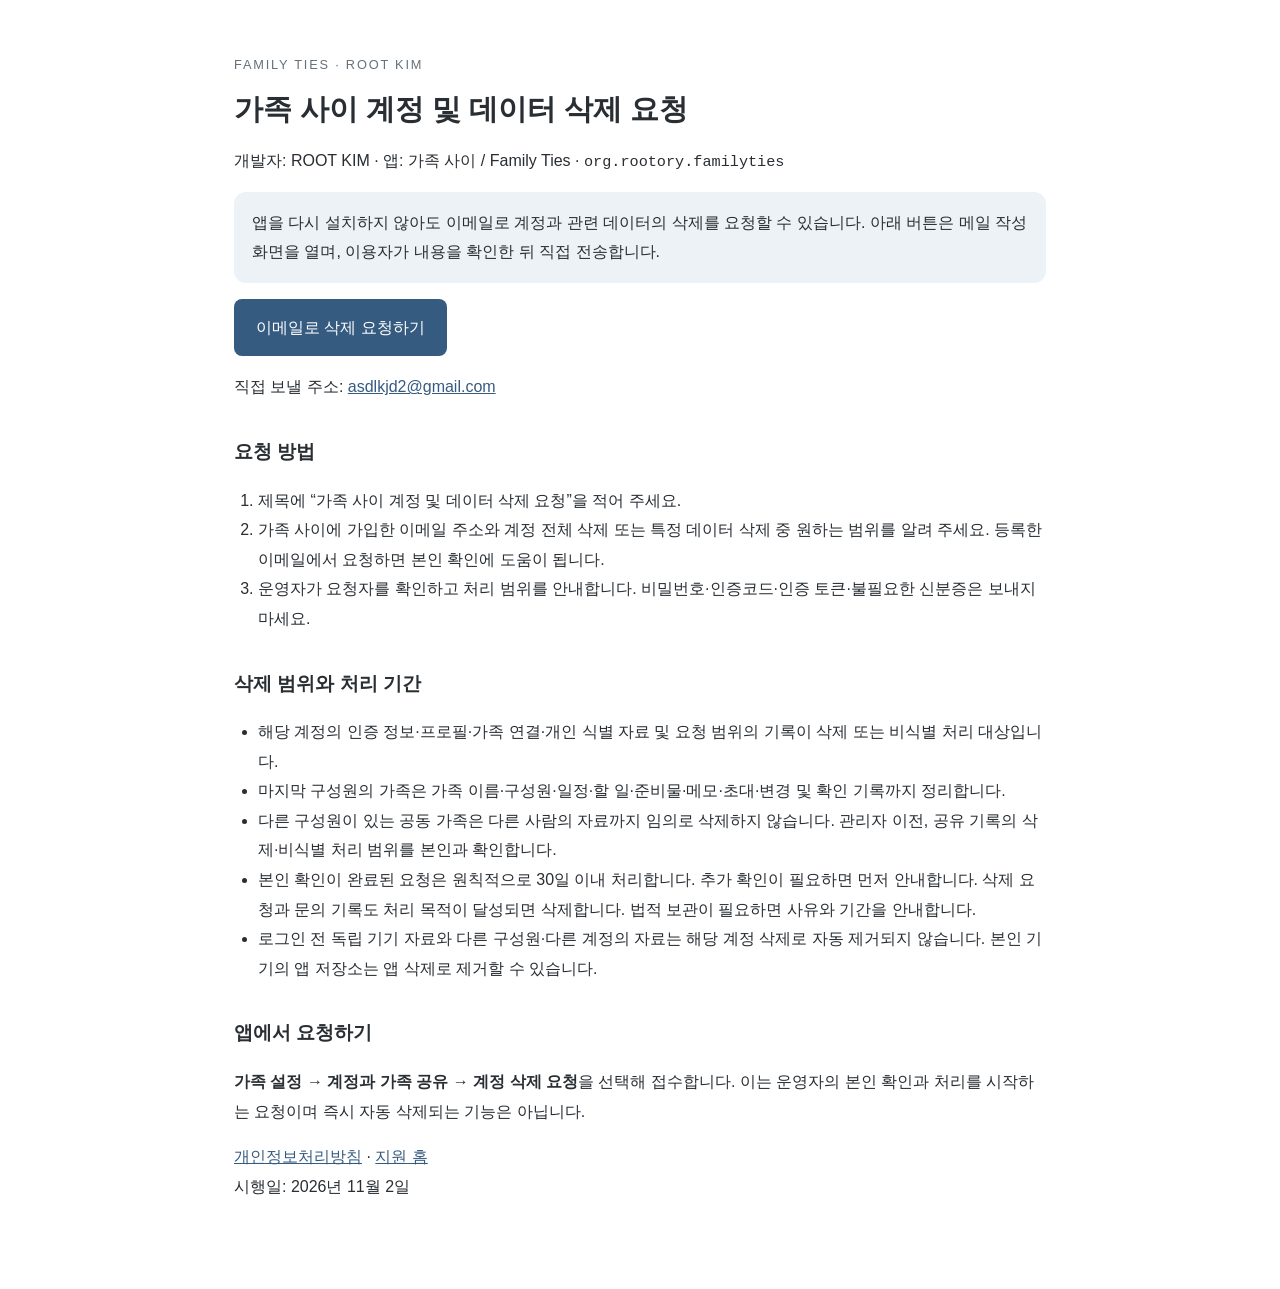
==== delete_account.html @ a4ddd9c3 "docs: publish family ties policy and support pages" ====
<!doctype html><html lang="ko"><head><meta charset="utf-8"><meta name="viewport" content="width=device-width,initial-scale=1"><title>가족 사이 계정 및 데이터 삭제 요청</title><link rel="stylesheet" href="style.css"></head><body><main>
<p class="eyebrow">FAMILY TIES · ROOT KIM</p><h1>가족 사이 계정 및 데이터 삭제 요청</h1><p>개발자: ROOT KIM · 앱: 가족 사이 / Family Ties · <code>org.rootory.familyties</code></p>
<p class="notice">앱을 다시 설치하지 않아도 이메일로 계정과 관련 데이터의 삭제를 요청할 수 있습니다. 아래 버튼은 메일 작성 화면을 열며, 이용자가 내용을 확인한 뒤 직접 전송합니다.</p>
<p><a class="request" href="mailto:asdlkjd2@gmail.com?subject=%EA%B0%80%EC%A1%B1%20%EC%82%AC%EC%9D%B4%20%EA%B3%84%EC%A0%95%20%EB%B0%8F%20%EB%8D%B0%EC%9D%B4%ED%84%B0%20%EC%82%AD%EC%A0%9C%20%EC%9A%94%EC%B2%AD">이메일로 삭제 요청하기</a></p><p>직접 보낼 주소: <a href="mailto:asdlkjd2@gmail.com">asdlkjd2@gmail.com</a></p>
<h2>요청 방법</h2><ol><li>제목에 “가족 사이 계정 및 데이터 삭제 요청”을 적어 주세요.</li><li>가족 사이에 가입한 이메일 주소와 계정 전체 삭제 또는 특정 데이터 삭제 중 원하는 범위를 알려 주세요. 등록한 이메일에서 요청하면 본인 확인에 도움이 됩니다.</li><li>운영자가 요청자를 확인하고 처리 범위를 안내합니다. 비밀번호·인증코드·인증 토큰·불필요한 신분증은 보내지 마세요.</li></ol>
<h2>삭제 범위와 처리 기간</h2><ul><li>해당 계정의 인증 정보·프로필·가족 연결·개인 식별 자료 및 요청 범위의 기록이 삭제 또는 비식별 처리 대상입니다.</li><li>마지막 구성원의 가족은 가족 이름·구성원·일정·할 일·준비물·메모·초대·변경 및 확인 기록까지 정리합니다.</li><li>다른 구성원이 있는 공동 가족은 다른 사람의 자료까지 임의로 삭제하지 않습니다. 관리자 이전, 공유 기록의 삭제·비식별 처리 범위를 본인과 확인합니다.</li><li>본인 확인이 완료된 요청은 원칙적으로 30일 이내 처리합니다. 추가 확인이 필요하면 먼저 안내합니다. 삭제 요청과 문의 기록도 처리 목적이 달성되면 삭제합니다. 법적 보관이 필요하면 사유와 기간을 안내합니다.</li><li>로그인 전 독립 기기 자료와 다른 구성원·다른 계정의 자료는 해당 계정 삭제로 자동 제거되지 않습니다. 본인 기기의 앱 저장소는 앱 삭제로 제거할 수 있습니다.</li></ul>
<h2>앱에서 요청하기</h2><p><strong>가족 설정 → 계정과 가족 공유 → 계정 삭제 요청</strong>을 선택해 접수합니다. 이는 운영자의 본인 확인과 처리를 시작하는 요청이며 즉시 자동 삭제되는 기능은 아닙니다.</p>
<p><a href="privacy_policy.html">개인정보처리방침</a> · <a href="index.html">지원 홈</a><br>시행일: 2026년 11월 2일</p>
</main></body></html>
---- style.css ----
*{box-sizing:border-box}body{font-family:-apple-system,BlinkMacSystemFont,"Segoe UI","Noto Sans KR",sans-serif;color:#292e33;max-width:860px;margin:auto;padding:40px 24px 72px;line-height:1.85;overflow-wrap:anywhere;background:#fff}h1{font-size:1.8rem;line-height:1.4;margin:0 0 12px}h2{font-size:1.2rem;margin:32px 0 10px}p,li{font-size:1rem}ul,ol{padding-left:24px}.effective,.eyebrow{color:#65717b}.eyebrow{font-size:.8rem;letter-spacing:.14em}.notice{background:#edf2f6;border-radius:12px;padding:16px 18px}a{color:#365b80}a:focus-visible{outline:2px solid #365b80;outline-offset:4px}nav{display:flex;flex-wrap:wrap;gap:20px;margin:20px 0}.request{display:inline-block;padding:14px 22px;background:#365b80;color:#fff;border-radius:8px;text-decoration:none}code{font-size:.95em}
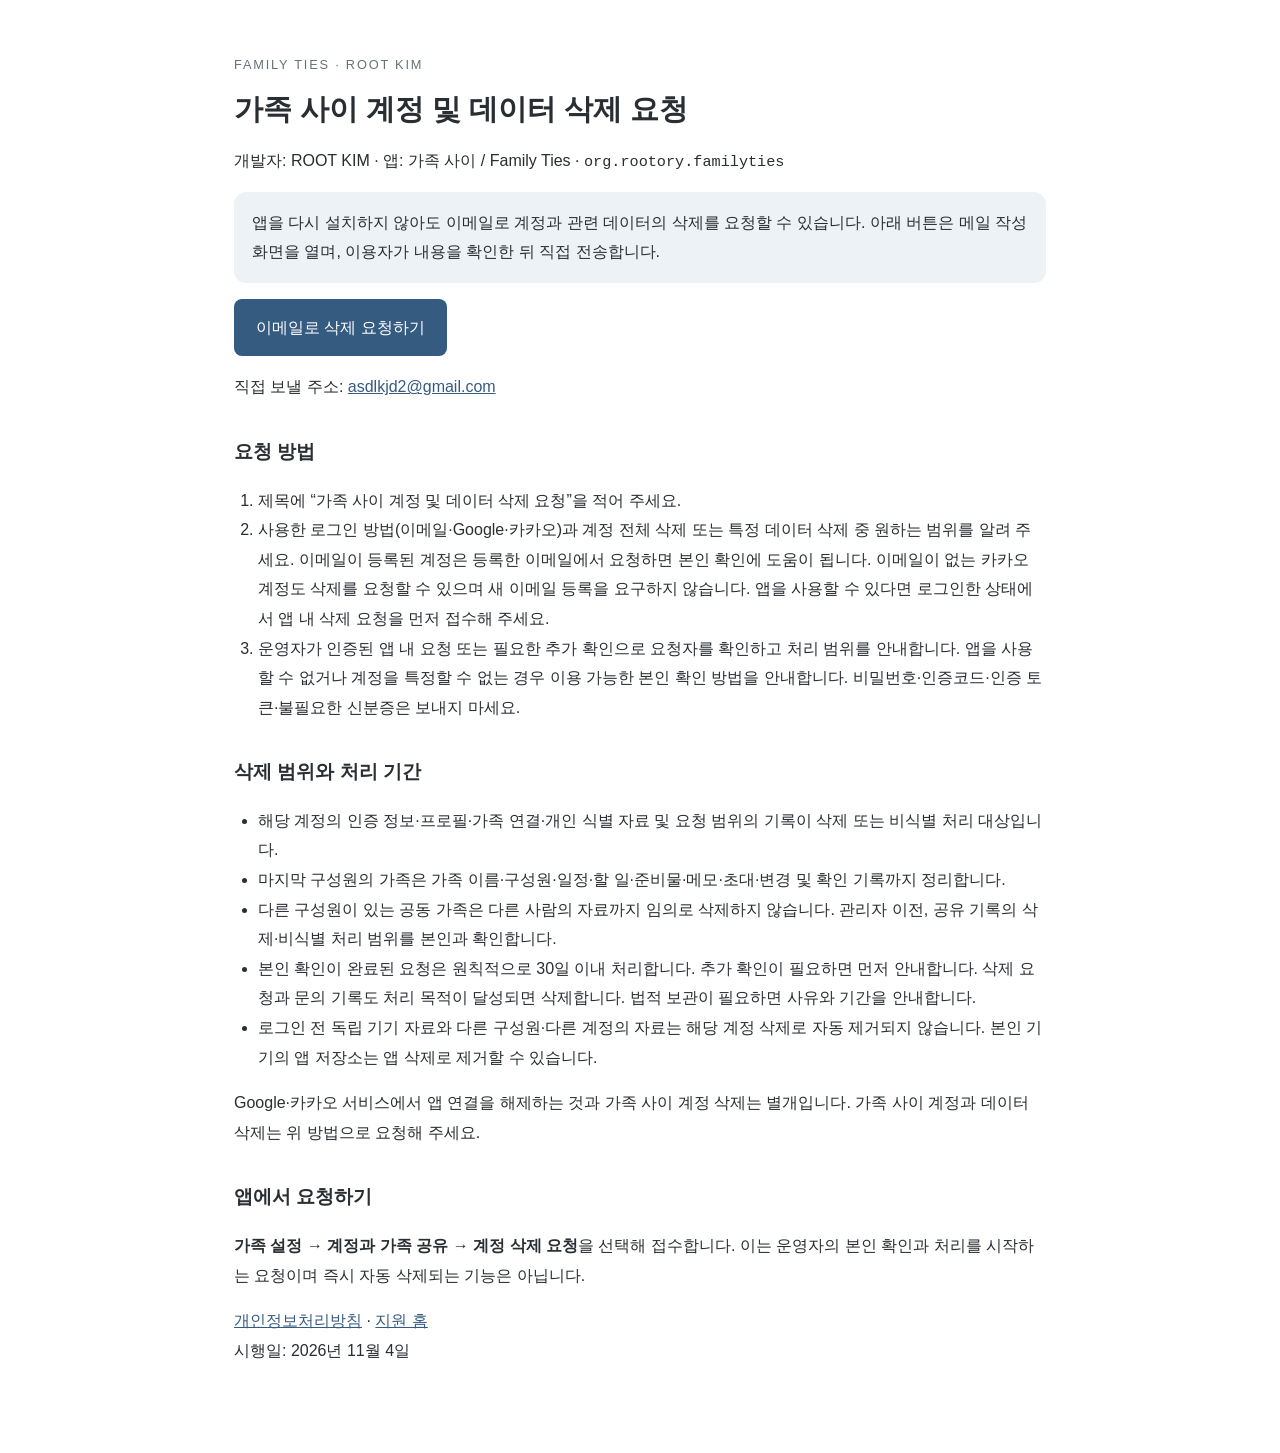
==== commit 42f4beb8: "docs: clarify deletion for social sign-in accounts" ====
--- a/delete_account.html
+++ b/delete_account.html
@@ -1,9 +1,10 @@
-<!doctype html><html lang="ko"><head><meta charset="utf-8"><meta name="viewport" content="width=device-width,initial-scale=1"><title>가족 사이 계정 및 데이터 삭제 요청</title><link rel="stylesheet" href="style.css"></head><body><main>
-<p class="eyebrow">FAMILY TIES · ROOT KIM</p><h1>가족 사이 계정 및 데이터 삭제 요청</h1><p>개발자: ROOT KIM · 앱: 가족 사이 / Family Ties · <code>org.rootory.familyties</code></p>
-<p class="notice">앱을 다시 설치하지 않아도 이메일로 계정과 관련 데이터의 삭제를 요청할 수 있습니다. 아래 버튼은 메일 작성 화면을 열며, 이용자가 내용을 확인한 뒤 직접 전송합니다.</p>
-<p><a class="request" href="mailto:asdlkjd2@gmail.com?subject=%EA%B0%80%EC%A1%B1%20%EC%82%AC%EC%9D%B4%20%EA%B3%84%EC%A0%95%20%EB%B0%8F%20%EB%8D%B0%EC%9D%B4%ED%84%B0%20%EC%82%AD%EC%A0%9C%20%EC%9A%94%EC%B2%AD">이메일로 삭제 요청하기</a></p><p>직접 보낼 주소: <a href="mailto:asdlkjd2@gmail.com">asdlkjd2@gmail.com</a></p>
-<h2>요청 방법</h2><ol><li>제목에 “가족 사이 계정 및 데이터 삭제 요청”을 적어 주세요.</li><li>가족 사이에 가입한 이메일 주소와 계정 전체 삭제 또는 특정 데이터 삭제 중 원하는 범위를 알려 주세요. 등록한 이메일에서 요청하면 본인 확인에 도움이 됩니다.</li><li>운영자가 요청자를 확인하고 처리 범위를 안내합니다. 비밀번호·인증코드·인증 토큰·불필요한 신분증은 보내지 마세요.</li></ol>
-<h2>삭제 범위와 처리 기간</h2><ul><li>해당 계정의 인증 정보·프로필·가족 연결·개인 식별 자료 및 요청 범위의 기록이 삭제 또는 비식별 처리 대상입니다.</li><li>마지막 구성원의 가족은 가족 이름·구성원·일정·할 일·준비물·메모·초대·변경 및 확인 기록까지 정리합니다.</li><li>다른 구성원이 있는 공동 가족은 다른 사람의 자료까지 임의로 삭제하지 않습니다. 관리자 이전, 공유 기록의 삭제·비식별 처리 범위를 본인과 확인합니다.</li><li>본인 확인이 완료된 요청은 원칙적으로 30일 이내 처리합니다. 추가 확인이 필요하면 먼저 안내합니다. 삭제 요청과 문의 기록도 처리 목적이 달성되면 삭제합니다. 법적 보관이 필요하면 사유와 기간을 안내합니다.</li><li>로그인 전 독립 기기 자료와 다른 구성원·다른 계정의 자료는 해당 계정 삭제로 자동 제거되지 않습니다. 본인 기기의 앱 저장소는 앱 삭제로 제거할 수 있습니다.</li></ul>
-<h2>앱에서 요청하기</h2><p><strong>가족 설정 → 계정과 가족 공유 → 계정 삭제 요청</strong>을 선택해 접수합니다. 이는 운영자의 본인 확인과 처리를 시작하는 요청이며 즉시 자동 삭제되는 기능은 아닙니다.</p>
-<p><a href="privacy_policy.html">개인정보처리방침</a> · <a href="index.html">지원 홈</a><br>시행일: 2026년 11월 2일</p>
+<!doctype html><html lang="ko"><head><meta charset="utf-8"><meta name="viewport" content="width=device-width,initial-scale=1"><title>가족 사이 계정 및 데이터 삭제 요청</title><link rel="stylesheet" href="style.css"></head><body><main>
+<p class="eyebrow">FAMILY TIES · ROOT KIM</p><h1>가족 사이 계정 및 데이터 삭제 요청</h1><p>개발자: ROOT KIM · 앱: 가족 사이 / Family Ties · <code>org.rootory.familyties</code></p>
+<p class="notice">앱을 다시 설치하지 않아도 이메일로 계정과 관련 데이터의 삭제를 요청할 수 있습니다. 아래 버튼은 메일 작성 화면을 열며, 이용자가 내용을 확인한 뒤 직접 전송합니다.</p>
+<p><a class="request" href="mailto:asdlkjd2@gmail.com?subject=%EA%B0%80%EC%A1%B1%20%EC%82%AC%EC%9D%B4%20%EA%B3%84%EC%A0%95%20%EB%B0%8F%20%EB%8D%B0%EC%9D%B4%ED%84%B0%20%EC%82%AD%EC%A0%9C%20%EC%9A%94%EC%B2%AD">이메일로 삭제 요청하기</a></p><p>직접 보낼 주소: <a href="mailto:asdlkjd2@gmail.com">asdlkjd2@gmail.com</a></p>
+<h2>요청 방법</h2><ol><li>제목에 “가족 사이 계정 및 데이터 삭제 요청”을 적어 주세요.</li><li>사용한 로그인 방법(이메일·Google·카카오)과 계정 전체 삭제 또는 특정 데이터 삭제 중 원하는 범위를 알려 주세요. 이메일이 등록된 계정은 등록한 이메일에서 요청하면 본인 확인에 도움이 됩니다. 이메일이 없는 카카오 계정도 삭제를 요청할 수 있으며 새 이메일 등록을 요구하지 않습니다. 앱을 사용할 수 있다면 로그인한 상태에서 앱 내 삭제 요청을 먼저 접수해 주세요.</li><li>운영자가 인증된 앱 내 요청 또는 필요한 추가 확인으로 요청자를 확인하고 처리 범위를 안내합니다. 앱을 사용할 수 없거나 계정을 특정할 수 없는 경우 이용 가능한 본인 확인 방법을 안내합니다. 비밀번호·인증코드·인증 토큰·불필요한 신분증은 보내지 마세요.</li></ol>
+<h2>삭제 범위와 처리 기간</h2><ul><li>해당 계정의 인증 정보·프로필·가족 연결·개인 식별 자료 및 요청 범위의 기록이 삭제 또는 비식별 처리 대상입니다.</li><li>마지막 구성원의 가족은 가족 이름·구성원·일정·할 일·준비물·메모·초대·변경 및 확인 기록까지 정리합니다.</li><li>다른 구성원이 있는 공동 가족은 다른 사람의 자료까지 임의로 삭제하지 않습니다. 관리자 이전, 공유 기록의 삭제·비식별 처리 범위를 본인과 확인합니다.</li><li>본인 확인이 완료된 요청은 원칙적으로 30일 이내 처리합니다. 추가 확인이 필요하면 먼저 안내합니다. 삭제 요청과 문의 기록도 처리 목적이 달성되면 삭제합니다. 법적 보관이 필요하면 사유와 기간을 안내합니다.</li><li>로그인 전 독립 기기 자료와 다른 구성원·다른 계정의 자료는 해당 계정 삭제로 자동 제거되지 않습니다. 본인 기기의 앱 저장소는 앱 삭제로 제거할 수 있습니다.</li></ul>
+<p>Google·카카오 서비스에서 앱 연결을 해제하는 것과 가족 사이 계정 삭제는 별개입니다. 가족 사이 계정과 데이터 삭제는 위 방법으로 요청해 주세요.</p>
+<h2>앱에서 요청하기</h2><p><strong>가족 설정 → 계정과 가족 공유 → 계정 삭제 요청</strong>을 선택해 접수합니다. 이는 운영자의 본인 확인과 처리를 시작하는 요청이며 즉시 자동 삭제되는 기능은 아닙니다.</p>
+<p><a href="privacy_policy.html">개인정보처리방침</a> · <a href="index.html">지원 홈</a><br>시행일: 2026년 11월 4일</p>
 </main></body></html>
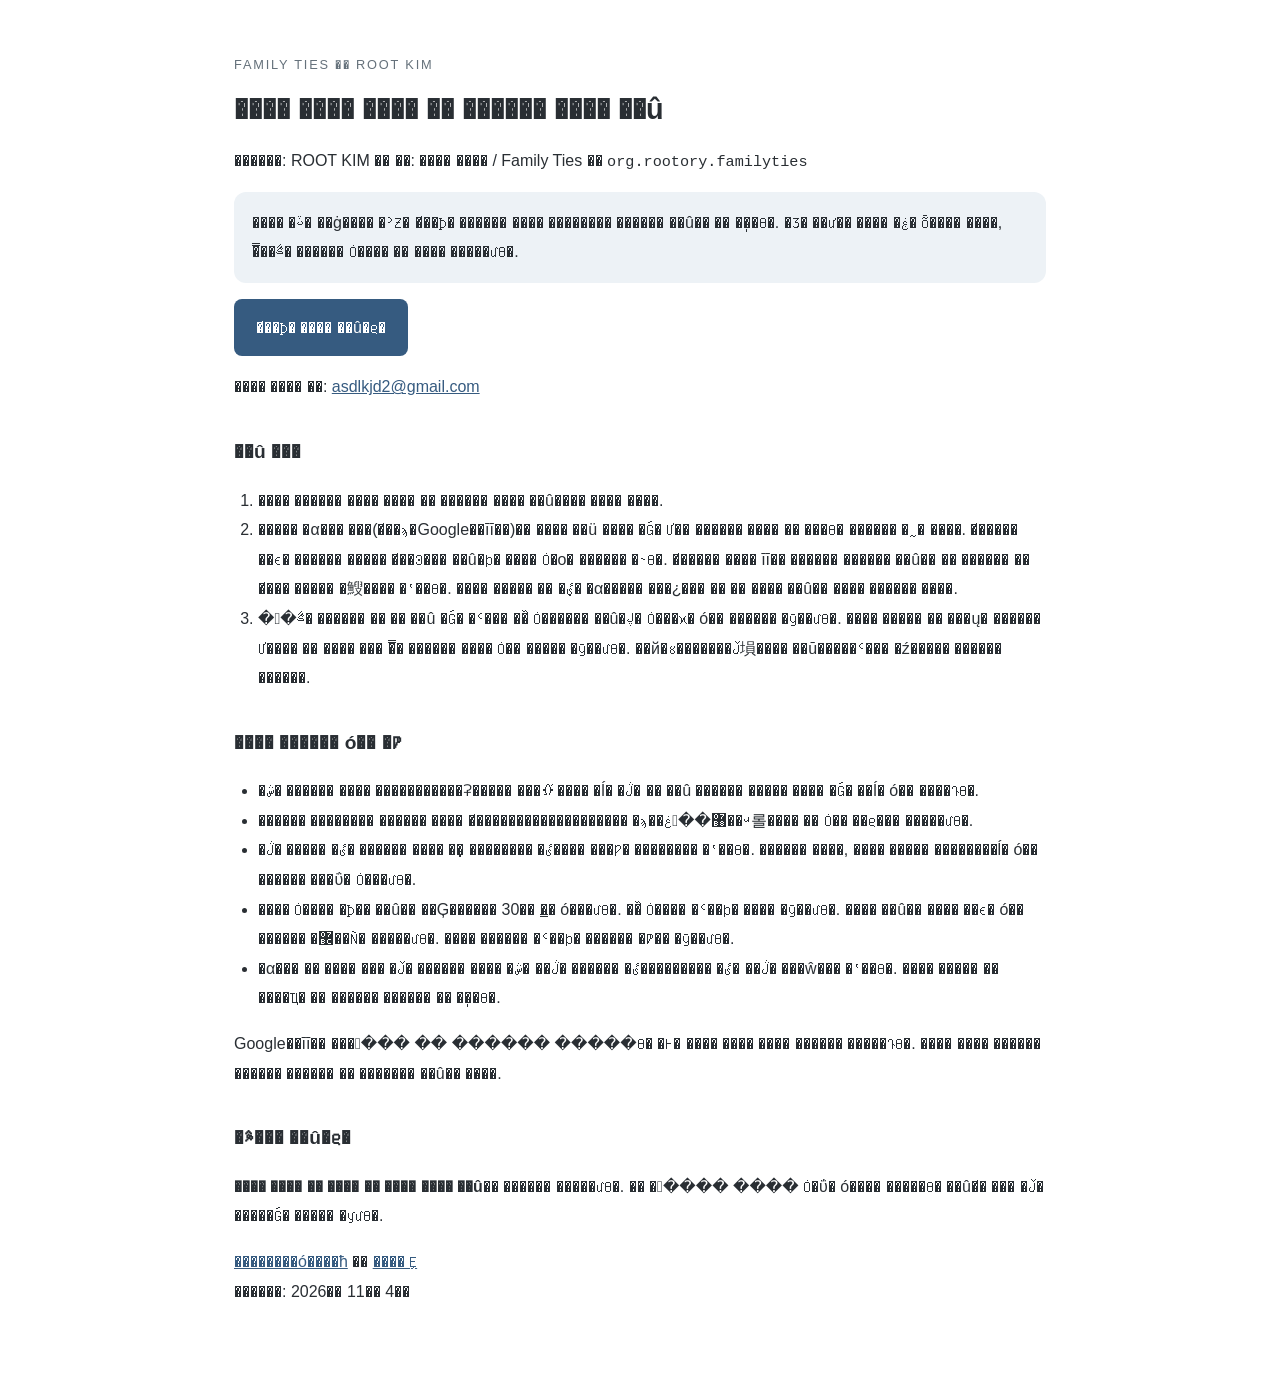
==== commit 7318439b: "docs: explain OAuth defaults and simpler family sharing" ====
--- a/delete_account.html
+++ b/delete_account.html
@@ -1,10 +1,10 @@
-<!doctype html><html lang="ko"><head><meta charset="utf-8"><meta name="viewport" content="width=device-width,initial-scale=1"><title>가족 사이 계정 및 데이터 삭제 요청</title><link rel="stylesheet" href="style.css"></head><body><main>
-<p class="eyebrow">FAMILY TIES · ROOT KIM</p><h1>가족 사이 계정 및 데이터 삭제 요청</h1><p>개발자: ROOT KIM · 앱: 가족 사이 / Family Ties · <code>org.rootory.familyties</code></p>
-<p class="notice">앱을 다시 설치하지 않아도 이메일로 계정과 관련 데이터의 삭제를 요청할 수 있습니다. 아래 버튼은 메일 작성 화면을 열며, 이용자가 내용을 확인한 뒤 직접 전송합니다.</p>
-<p><a class="request" href="mailto:asdlkjd2@gmail.com?subject=%EA%B0%80%EC%A1%B1%20%EC%82%AC%EC%9D%B4%20%EA%B3%84%EC%A0%95%20%EB%B0%8F%20%EB%8D%B0%EC%9D%B4%ED%84%B0%20%EC%82%AD%EC%A0%9C%20%EC%9A%94%EC%B2%AD">이메일로 삭제 요청하기</a></p><p>직접 보낼 주소: <a href="mailto:asdlkjd2@gmail.com">asdlkjd2@gmail.com</a></p>
-<h2>요청 방법</h2><ol><li>제목에 “가족 사이 계정 및 데이터 삭제 요청”을 적어 주세요.</li><li>사용한 로그인 방법(이메일·Google·카카오)과 계정 전체 삭제 또는 특정 데이터 삭제 중 원하는 범위를 알려 주세요. 이메일이 등록된 계정은 등록한 이메일에서 요청하면 본인 확인에 도움이 됩니다. 이메일이 없는 카카오 계정도 삭제를 요청할 수 있으며 새 이메일 등록을 요구하지 않습니다. 앱을 사용할 수 있다면 로그인한 상태에서 앱 내 삭제 요청을 먼저 접수해 주세요.</li><li>운영자가 인증된 앱 내 요청 또는 필요한 추가 확인으로 요청자를 확인하고 처리 범위를 안내합니다. 앱을 사용할 수 없거나 계정을 특정할 수 없는 경우 이용 가능한 본인 확인 방법을 안내합니다. 비밀번호·인증코드·인증 토큰·불필요한 신분증은 보내지 마세요.</li></ol>
-<h2>삭제 범위와 처리 기간</h2><ul><li>해당 계정의 인증 정보·프로필·가족 연결·개인 식별 자료 및 요청 범위의 기록이 삭제 또는 비식별 처리 대상입니다.</li><li>마지막 구성원의 가족은 가족 이름·구성원·일정·할 일·준비물·메모·초대·변경 및 확인 기록까지 정리합니다.</li><li>다른 구성원이 있는 공동 가족은 다른 사람의 자료까지 임의로 삭제하지 않습니다. 관리자 이전, 공유 기록의 삭제·비식별 처리 범위를 본인과 확인합니다.</li><li>본인 확인이 완료된 요청은 원칙적으로 30일 이내 처리합니다. 추가 확인이 필요하면 먼저 안내합니다. 삭제 요청과 문의 기록도 처리 목적이 달성되면 삭제합니다. 법적 보관이 필요하면 사유와 기간을 안내합니다.</li><li>로그인 전 독립 기기 자료와 다른 구성원·다른 계정의 자료는 해당 계정 삭제로 자동 제거되지 않습니다. 본인 기기의 앱 저장소는 앱 삭제로 제거할 수 있습니다.</li></ul>
-<p>Google·카카오 서비스에서 앱 연결을 해제하는 것과 가족 사이 계정 삭제는 별개입니다. 가족 사이 계정과 데이터 삭제는 위 방법으로 요청해 주세요.</p>
-<h2>앱에서 요청하기</h2><p><strong>가족 설정 → 계정과 가족 공유 → 계정 삭제 요청</strong>을 선택해 접수합니다. 이는 운영자의 본인 확인과 처리를 시작하는 요청이며 즉시 자동 삭제되는 기능은 아닙니다.</p>
-<p><a href="privacy_policy.html">개인정보처리방침</a> · <a href="index.html">지원 홈</a><br>시행일: 2026년 11월 4일</p>
+<!doctype html><html lang="ko"><head><meta charset="utf-8"><meta name="viewport" content="width=device-width,initial-scale=1"><title>���� ���� ���� �� ������ ���� ��û</title><link rel="stylesheet" href="style.css"></head><body><main>
+<p class="eyebrow">FAMILY TIES �� ROOT KIM</p><h1>���� ���� ���� �� ������ ���� ��û</h1><p>������: ROOT KIM �� ��: ���� ���� / Family Ties �� <code>org.rootory.familyties</code></p>
+<p class="notice">���� �ٽ� ��ġ���� �ʾƵ� �̸��Ϸ� ������ ���� �������� ������ ��û�� �� �ֽ��ϴ�. �Ʒ� ��ư�� ���� �ۼ� ȭ���� ����, �̿��ڰ� ������ Ȯ���� �� ���� �����մϴ�.</p>
+<p><a class="request" href="mailto:asdlkjd2@gmail.com?subject=%EA%B0%80%EC%A1%B1%20%EC%82%AC%EC%9D%B4%20%EA%B3%84%EC%A0%95%20%EB%B0%8F%20%EB%8D%B0%EC%9D%B4%ED%84%B0%20%EC%82%AD%EC%A0%9C%20%EC%9A%94%EC%B2%AD">�̸��Ϸ� ���� ��û�ϱ�</a></p><p>���� ���� �ּ�: <a href="mailto:asdlkjd2@gmail.com">asdlkjd2@gmail.com</a></p>
+<h2>��û ���</h2><ol><li>���� ������ ���� ���� �� ������ ���� ��û���� ���� �ּ���.</li><li>����� �α��� ���(�̸��ϡ�Google��īī��)�� ���� ��ü ���� �Ǵ� Ư�� ������ ���� �� ���ϴ� ������ �˷� �ּ���. �̸����� ��ϵ� ������ ����� �̸��Ͽ��� ��û�ϸ� ���� Ȯ�ο� ������ �˴ϴ�. �̸����� ���� īī�� ������ ������ ��û�� �� ������ �� �̸��� ����� �䱸���� �ʽ��ϴ�. ���� ����� �� �ִٸ� �α����� ���¿��� �� �� ���� ��û�� ���� ������ �ּ���.</li><li>��ڰ� ������ �� �� ��û �Ǵ� �ʿ��� �߰� Ȯ������ ��û�ڸ� Ȯ���ϰ� ó�� ������ �ȳ��մϴ�. ���� ����� �� ���ų� ������ Ư���� �� ���� ��� �̿� ������ ���� Ȯ�� ����� �ȳ��մϴ�. ��й�ȣ�������ڵ塤���� ��ū�����ʿ��� �ź����� ������ ������.</li></ol>
+<h2>���� ������ ó�� �Ⱓ</h2><ul><li>�ش� ������ ���� �����������ʡ����� ���ᡤ���� �ĺ� �ڷ� �� ��û ������ ����� ���� �Ǵ� ��ĺ� ó�� ����Դϴ�.</li><li>������ �������� ������ ���� �̸������������������� �ϡ��غ񹰡��޸��ʴ롤���� �� Ȯ�� ��ϱ��� �����մϴ�.</li><li>�ٸ� �������� �ִ� ���� ������ �ٸ� ����� �ڷ���� ���Ƿ� �������� �ʽ��ϴ�. ������ ����, ���� ����� ��������ĺ� ó�� ������ ���ΰ� Ȯ���մϴ�.</li><li>���� Ȯ���� �Ϸ�� ��û�� ��Ģ������ 30�� �̳� ó���մϴ�. �߰� Ȯ���� �ʿ��ϸ� ���� �ȳ��մϴ�. ���� ��û�� ���� ��ϵ� ó�� ������ �޼��Ǹ� �����մϴ�. ���� ������ �ʿ��ϸ� ������ �Ⱓ�� �ȳ��մϴ�.</li><li>�α��� �� ���� ��� �ڷ�� �ٸ� ���������ٸ� ������ �ڷ�� �ش� ���� ������ �ڵ� ���ŵ��� �ʽ��ϴ�. ���� ����� �� ����Ҵ� �� ������ ������ �� �ֽ��ϴ�.</li></ul>
+<p>Google��īī�� ���񽺿��� �� ������ �����ϴ� �Ͱ� ���� ���� ���� ������ �����Դϴ�. ���� ���� ������ ������ ������ �� ������� ��û�� �ּ���.</p>
+<h2>�ۿ��� ��û�ϱ�</h2><p><strong>���� ���� �� ���� �� ���� ���� ��û</strong>�� ������ �����մϴ�. �̴� ����� ���� Ȯ�ΰ� ó���� �����ϴ� ��û�̸� ��� �ڵ� �����Ǵ� ����� �ƴմϴ�.</p>
+<p><a href="privacy_policy.html">��������ó����ħ</a> �� <a href="index.html">���� Ȩ</a><br>������: 2026�� 11�� 4��</p>
 </main></body></html>
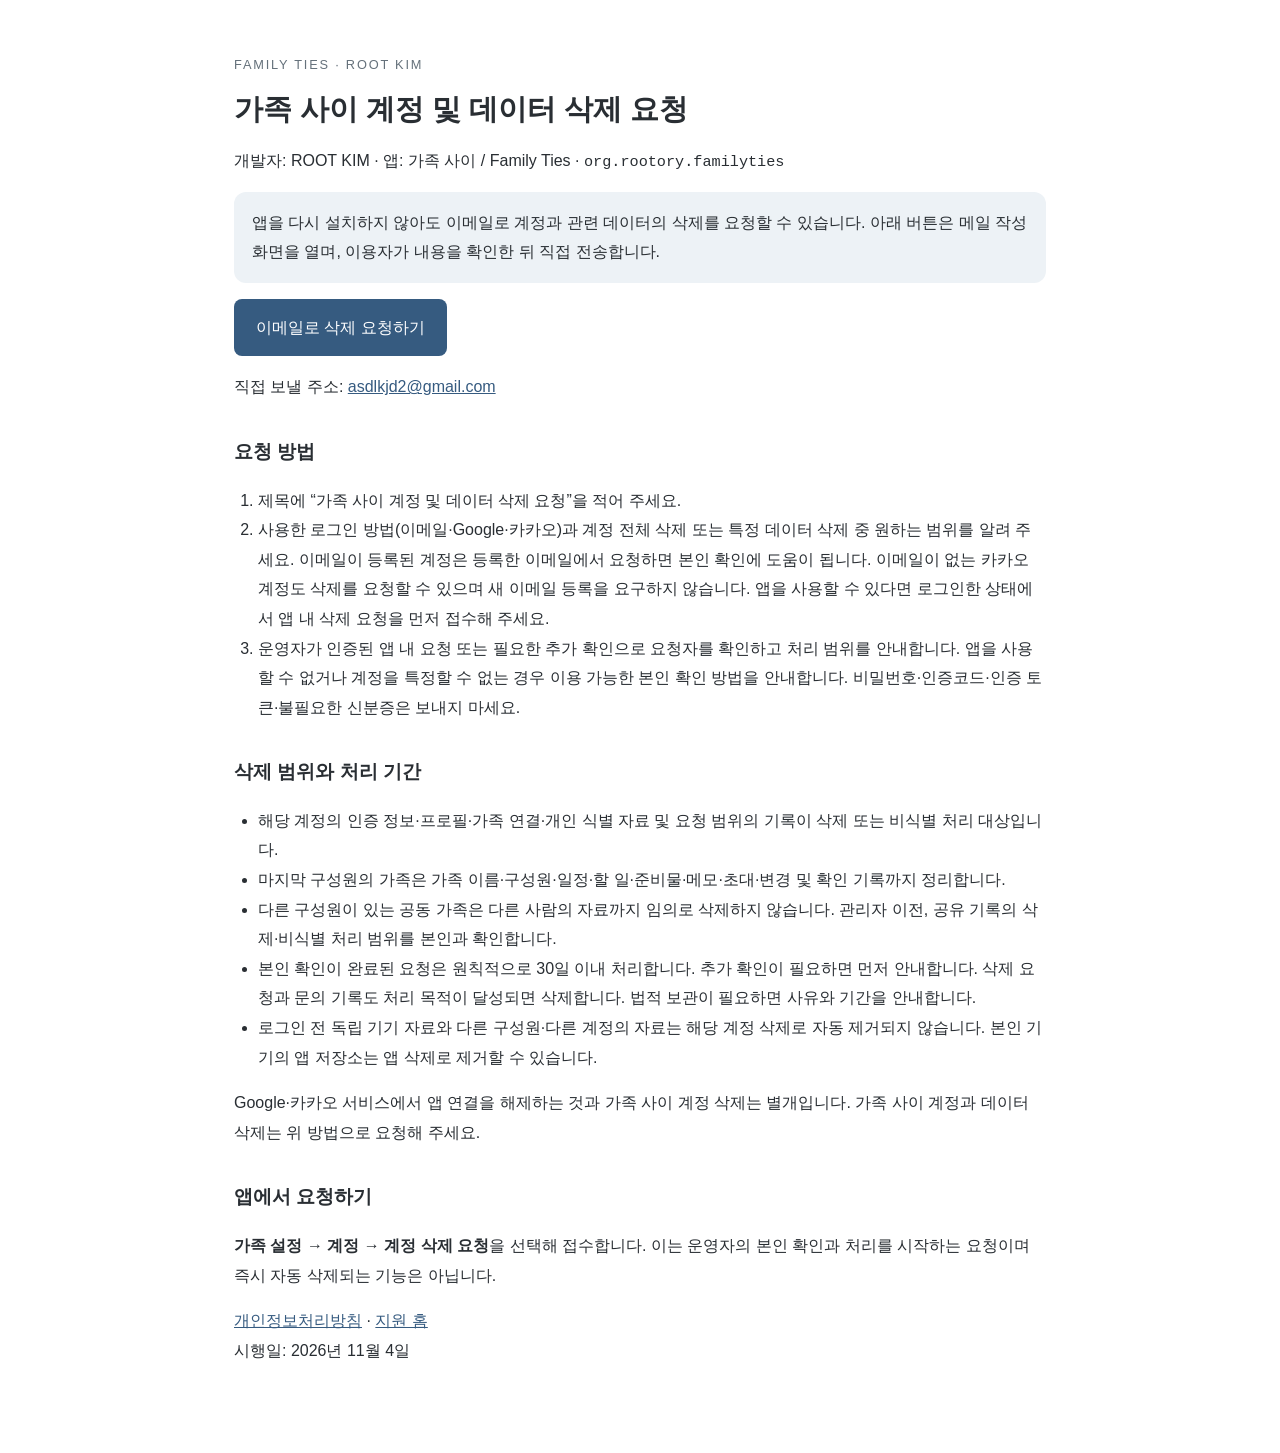
==== commit a3dc71e2: "fix: preserve Korean text in policy pages" ====
--- a/delete_account.html
+++ b/delete_account.html
@@ -1,10 +1,10 @@
-<!doctype html><html lang="ko"><head><meta charset="utf-8"><meta name="viewport" content="width=device-width,initial-scale=1"><title>���� ���� ���� �� ������ ���� ��û</title><link rel="stylesheet" href="style.css"></head><body><main>
-<p class="eyebrow">FAMILY TIES �� ROOT KIM</p><h1>���� ���� ���� �� ������ ���� ��û</h1><p>������: ROOT KIM �� ��: ���� ���� / Family Ties �� <code>org.rootory.familyties</code></p>
-<p class="notice">���� �ٽ� ��ġ���� �ʾƵ� �̸��Ϸ� ������ ���� �������� ������ ��û�� �� �ֽ��ϴ�. �Ʒ� ��ư�� ���� �ۼ� ȭ���� ����, �̿��ڰ� ������ Ȯ���� �� ���� �����մϴ�.</p>
-<p><a class="request" href="mailto:asdlkjd2@gmail.com?subject=%EA%B0%80%EC%A1%B1%20%EC%82%AC%EC%9D%B4%20%EA%B3%84%EC%A0%95%20%EB%B0%8F%20%EB%8D%B0%EC%9D%B4%ED%84%B0%20%EC%82%AD%EC%A0%9C%20%EC%9A%94%EC%B2%AD">�̸��Ϸ� ���� ��û�ϱ�</a></p><p>���� ���� �ּ�: <a href="mailto:asdlkjd2@gmail.com">asdlkjd2@gmail.com</a></p>
-<h2>��û ���</h2><ol><li>���� ������ ���� ���� �� ������ ���� ��û���� ���� �ּ���.</li><li>����� �α��� ���(�̸��ϡ�Google��īī��)�� ���� ��ü ���� �Ǵ� Ư�� ������ ���� �� ���ϴ� ������ �˷� �ּ���. �̸����� ��ϵ� ������ ����� �̸��Ͽ��� ��û�ϸ� ���� Ȯ�ο� ������ �˴ϴ�. �̸����� ���� īī�� ������ ������ ��û�� �� ������ �� �̸��� ����� �䱸���� �ʽ��ϴ�. ���� ����� �� �ִٸ� �α����� ���¿��� �� �� ���� ��û�� ���� ������ �ּ���.</li><li>��ڰ� ������ �� �� ��û �Ǵ� �ʿ��� �߰� Ȯ������ ��û�ڸ� Ȯ���ϰ� ó�� ������ �ȳ��մϴ�. ���� ����� �� ���ų� ������ Ư���� �� ���� ��� �̿� ������ ���� Ȯ�� ����� �ȳ��մϴ�. ��й�ȣ�������ڵ塤���� ��ū�����ʿ��� �ź����� ������ ������.</li></ol>
-<h2>���� ������ ó�� �Ⱓ</h2><ul><li>�ش� ������ ���� �����������ʡ����� ���ᡤ���� �ĺ� �ڷ� �� ��û ������ ����� ���� �Ǵ� ��ĺ� ó�� ����Դϴ�.</li><li>������ �������� ������ ���� �̸������������������� �ϡ��غ񹰡��޸��ʴ롤���� �� Ȯ�� ��ϱ��� �����մϴ�.</li><li>�ٸ� �������� �ִ� ���� ������ �ٸ� ����� �ڷ���� ���Ƿ� �������� �ʽ��ϴ�. ������ ����, ���� ����� ��������ĺ� ó�� ������ ���ΰ� Ȯ���մϴ�.</li><li>���� Ȯ���� �Ϸ�� ��û�� ��Ģ������ 30�� �̳� ó���մϴ�. �߰� Ȯ���� �ʿ��ϸ� ���� �ȳ��մϴ�. ���� ��û�� ���� ��ϵ� ó�� ������ �޼��Ǹ� �����մϴ�. ���� ������ �ʿ��ϸ� ������ �Ⱓ�� �ȳ��մϴ�.</li><li>�α��� �� ���� ��� �ڷ�� �ٸ� ���������ٸ� ������ �ڷ�� �ش� ���� ������ �ڵ� ���ŵ��� �ʽ��ϴ�. ���� ����� �� ����Ҵ� �� ������ ������ �� �ֽ��ϴ�.</li></ul>
-<p>Google��īī�� ���񽺿��� �� ������ �����ϴ� �Ͱ� ���� ���� ���� ������ �����Դϴ�. ���� ���� ������ ������ ������ �� ������� ��û�� �ּ���.</p>
-<h2>�ۿ��� ��û�ϱ�</h2><p><strong>���� ���� �� ���� �� ���� ���� ��û</strong>�� ������ �����մϴ�. �̴� ����� ���� Ȯ�ΰ� ó���� �����ϴ� ��û�̸� ��� �ڵ� �����Ǵ� ����� �ƴմϴ�.</p>
-<p><a href="privacy_policy.html">��������ó����ħ</a> �� <a href="index.html">���� Ȩ</a><br>������: 2026�� 11�� 4��</p>
+<!doctype html><html lang="ko"><head><meta charset="utf-8"><meta name="viewport" content="width=device-width,initial-scale=1"><title>가족 사이 계정 및 데이터 삭제 요청</title><link rel="stylesheet" href="style.css"></head><body><main>
+<p class="eyebrow">FAMILY TIES · ROOT KIM</p><h1>가족 사이 계정 및 데이터 삭제 요청</h1><p>개발자: ROOT KIM · 앱: 가족 사이 / Family Ties · <code>org.rootory.familyties</code></p>
+<p class="notice">앱을 다시 설치하지 않아도 이메일로 계정과 관련 데이터의 삭제를 요청할 수 있습니다. 아래 버튼은 메일 작성 화면을 열며, 이용자가 내용을 확인한 뒤 직접 전송합니다.</p>
+<p><a class="request" href="mailto:asdlkjd2@gmail.com?subject=%EA%B0%80%EC%A1%B1%20%EC%82%AC%EC%9D%B4%20%EA%B3%84%EC%A0%95%20%EB%B0%8F%20%EB%8D%B0%EC%9D%B4%ED%84%B0%20%EC%82%AD%EC%A0%9C%20%EC%9A%94%EC%B2%AD">이메일로 삭제 요청하기</a></p><p>직접 보낼 주소: <a href="mailto:asdlkjd2@gmail.com">asdlkjd2@gmail.com</a></p>
+<h2>요청 방법</h2><ol><li>제목에 “가족 사이 계정 및 데이터 삭제 요청”을 적어 주세요.</li><li>사용한 로그인 방법(이메일·Google·카카오)과 계정 전체 삭제 또는 특정 데이터 삭제 중 원하는 범위를 알려 주세요. 이메일이 등록된 계정은 등록한 이메일에서 요청하면 본인 확인에 도움이 됩니다. 이메일이 없는 카카오 계정도 삭제를 요청할 수 있으며 새 이메일 등록을 요구하지 않습니다. 앱을 사용할 수 있다면 로그인한 상태에서 앱 내 삭제 요청을 먼저 접수해 주세요.</li><li>운영자가 인증된 앱 내 요청 또는 필요한 추가 확인으로 요청자를 확인하고 처리 범위를 안내합니다. 앱을 사용할 수 없거나 계정을 특정할 수 없는 경우 이용 가능한 본인 확인 방법을 안내합니다. 비밀번호·인증코드·인증 토큰·불필요한 신분증은 보내지 마세요.</li></ol>
+<h2>삭제 범위와 처리 기간</h2><ul><li>해당 계정의 인증 정보·프로필·가족 연결·개인 식별 자료 및 요청 범위의 기록이 삭제 또는 비식별 처리 대상입니다.</li><li>마지막 구성원의 가족은 가족 이름·구성원·일정·할 일·준비물·메모·초대·변경 및 확인 기록까지 정리합니다.</li><li>다른 구성원이 있는 공동 가족은 다른 사람의 자료까지 임의로 삭제하지 않습니다. 관리자 이전, 공유 기록의 삭제·비식별 처리 범위를 본인과 확인합니다.</li><li>본인 확인이 완료된 요청은 원칙적으로 30일 이내 처리합니다. 추가 확인이 필요하면 먼저 안내합니다. 삭제 요청과 문의 기록도 처리 목적이 달성되면 삭제합니다. 법적 보관이 필요하면 사유와 기간을 안내합니다.</li><li>로그인 전 독립 기기 자료와 다른 구성원·다른 계정의 자료는 해당 계정 삭제로 자동 제거되지 않습니다. 본인 기기의 앱 저장소는 앱 삭제로 제거할 수 있습니다.</li></ul>
+<p>Google·카카오 서비스에서 앱 연결을 해제하는 것과 가족 사이 계정 삭제는 별개입니다. 가족 사이 계정과 데이터 삭제는 위 방법으로 요청해 주세요.</p>
+<h2>앱에서 요청하기</h2><p><strong>가족 설정 → 계정 → 계정 삭제 요청</strong>을 선택해 접수합니다. 이는 운영자의 본인 확인과 처리를 시작하는 요청이며 즉시 자동 삭제되는 기능은 아닙니다.</p>
+<p><a href="privacy_policy.html">개인정보처리방침</a> · <a href="index.html">지원 홈</a><br>시행일: 2026년 11월 4일</p>
 </main></body></html>
